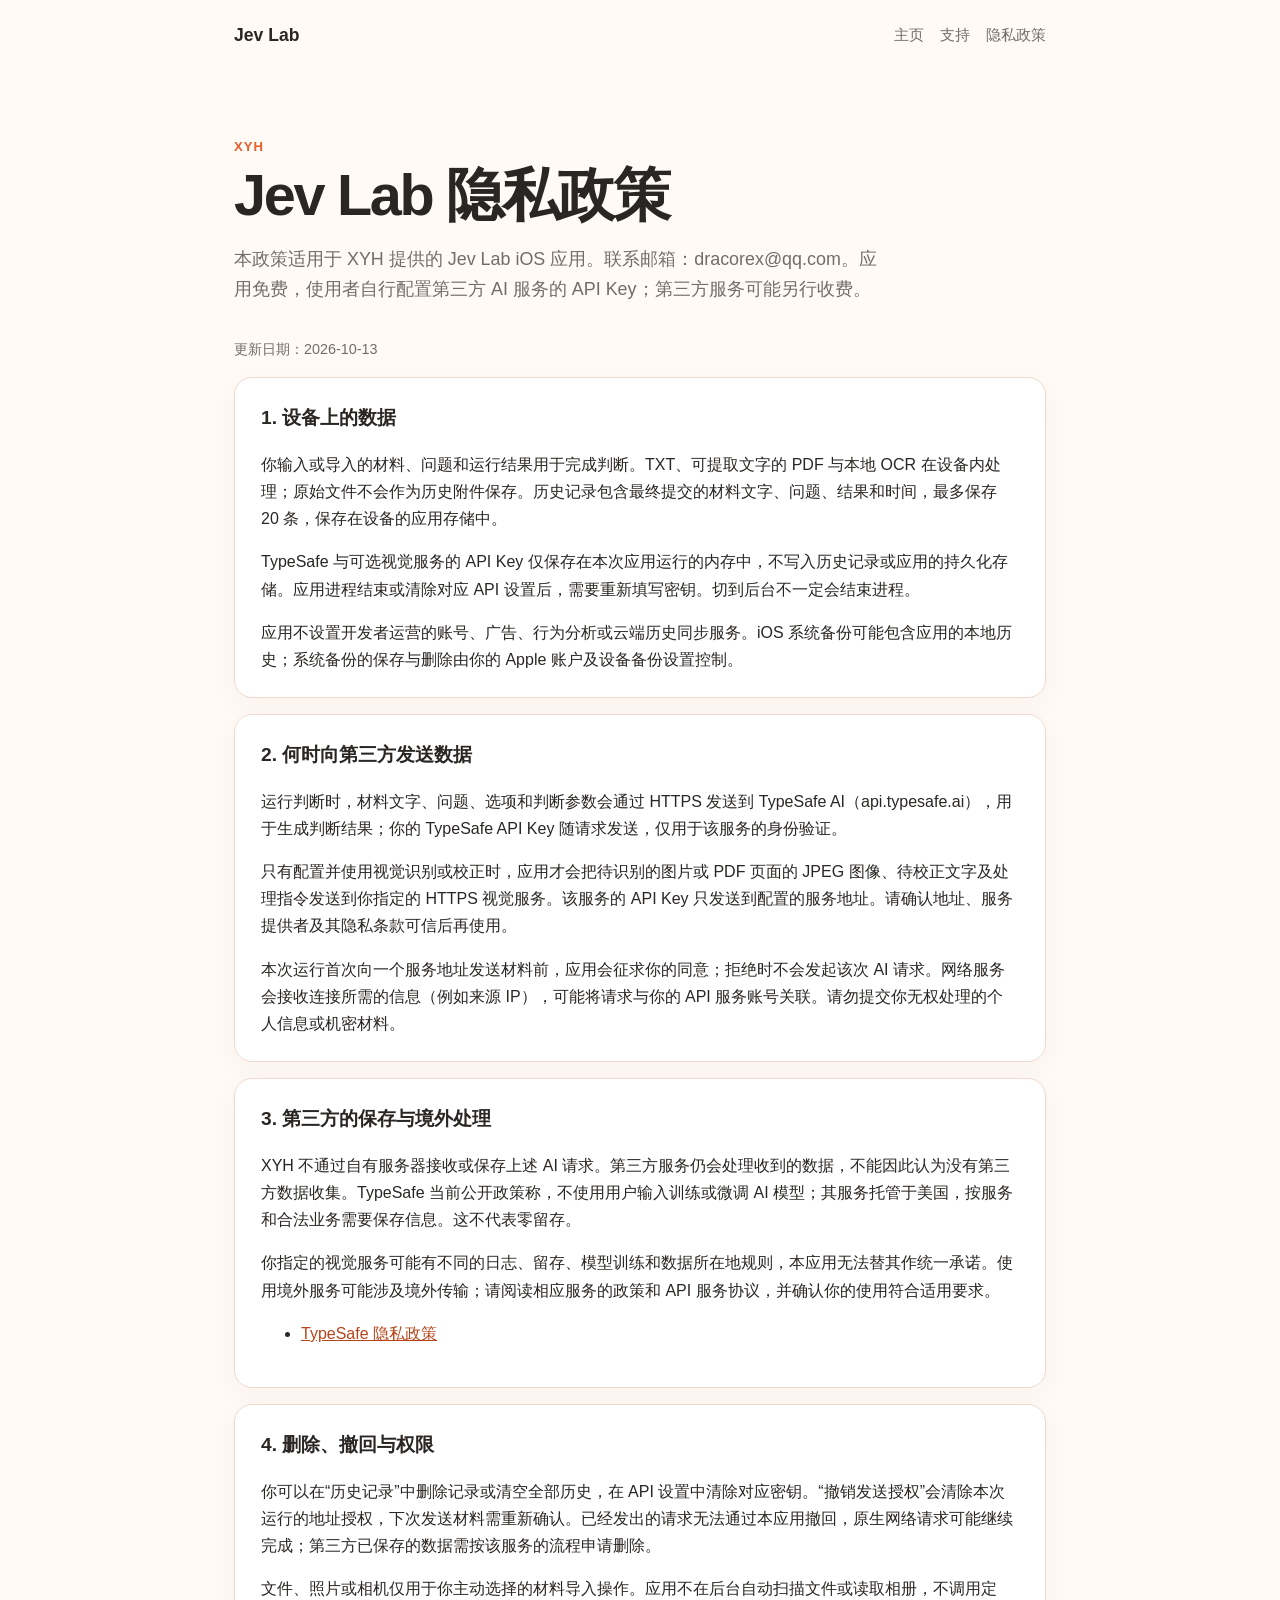
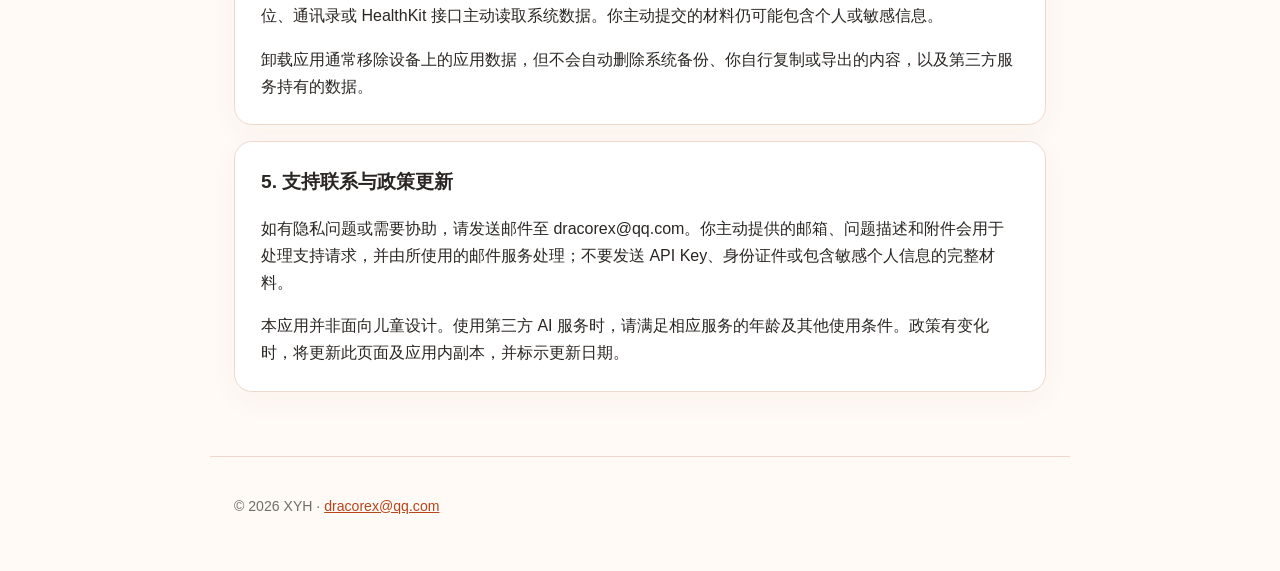
==== privacy.html @ 445e5604 "Publish Jev Lab privacy and support pages" ====
<!doctype html>
<html lang="zh-CN">
<head><meta charset="UTF-8"><meta name="viewport" content="width=device-width, initial-scale=1"><meta name="color-scheme" content="light"><title>Jev Lab 隐私政策 · Jev Lab</title><link rel="stylesheet" href="styles.css"></head>
<body><header><a class="brand" href="index.html">Jev Lab</a><nav><a href="index.html">主页</a><a href="support.html">支持</a><a href="privacy.html">隐私政策</a></nav></header><main><p class="eyebrow">XYH</p><h1>Jev Lab 隐私政策</h1><p class="lead">本政策适用于 XYH 提供的 Jev Lab iOS 应用。联系邮箱：dracorex@qq.com。应用免费，使用者自行配置第三方 AI 服务的 API Key；第三方服务可能另行收费。</p><p class="updated">更新日期：2026-10-13</p><section class="card"><h2>1. 设备上的数据</h2><p>你输入或导入的材料、问题和运行结果用于完成判断。TXT、可提取文字的 PDF 与本地 OCR 在设备内处理；原始文件不会作为历史附件保存。历史记录包含最终提交的材料文字、问题、结果和时间，最多保存 20 条，保存在设备的应用存储中。</p><p>TypeSafe 与可选视觉服务的 API Key 仅保存在本次应用运行的内存中，不写入历史记录或应用的持久化存储。应用进程结束或清除对应 API 设置后，需要重新填写密钥。切到后台不一定会结束进程。</p><p>应用不设置开发者运营的账号、广告、行为分析或云端历史同步服务。iOS 系统备份可能包含应用的本地历史；系统备份的保存与删除由你的 Apple 账户及设备备份设置控制。</p></section>
<section class="card"><h2>2. 何时向第三方发送数据</h2><p>运行判断时，材料文字、问题、选项和判断参数会通过 HTTPS 发送到 TypeSafe AI（api.typesafe.ai），用于生成判断结果；你的 TypeSafe API Key 随请求发送，仅用于该服务的身份验证。</p><p>只有配置并使用视觉识别或校正时，应用才会把待识别的图片或 PDF 页面的 JPEG 图像、待校正文字及处理指令发送到你指定的 HTTPS 视觉服务。该服务的 API Key 只发送到配置的服务地址。请确认地址、服务提供者及其隐私条款可信后再使用。</p><p>本次运行首次向一个服务地址发送材料前，应用会征求你的同意；拒绝时不会发起该次 AI 请求。网络服务会接收连接所需的信息（例如来源 IP），可能将请求与你的 API 服务账号关联。请勿提交你无权处理的个人信息或机密材料。</p></section>
<section class="card"><h2>3. 第三方的保存与境外处理</h2><p>XYH 不通过自有服务器接收或保存上述 AI 请求。第三方服务仍会处理收到的数据，不能因此认为没有第三方数据收集。TypeSafe 当前公开政策称，不使用用户输入训练或微调 AI 模型；其服务托管于美国，按服务和合法业务需要保存信息。这不代表零留存。</p><p>你指定的视觉服务可能有不同的日志、留存、模型训练和数据所在地规则，本应用无法替其作统一承诺。使用境外服务可能涉及境外传输；请阅读相应服务的政策和 API 服务协议，并确认你的使用符合适用要求。</p><ul><li><a href="https://typesafe.ai/legal/privacy-policy">TypeSafe 隐私政策</a></li></ul></section>
<section class="card"><h2>4. 删除、撤回与权限</h2><p>你可以在“历史记录”中删除记录或清空全部历史，在 API 设置中清除对应密钥。“撤销发送授权”会清除本次运行的地址授权，下次发送材料需重新确认。已经发出的请求无法通过本应用撤回，原生网络请求可能继续完成；第三方已保存的数据需按该服务的流程申请删除。</p><p>文件、照片或相机仅用于你主动选择的材料导入操作。应用不在后台自动扫描文件或读取相册，不调用定位、通讯录或 HealthKit 接口主动读取系统数据。你主动提交的材料仍可能包含个人或敏感信息。</p><p>卸载应用通常移除设备上的应用数据，但不会自动删除系统备份、你自行复制或导出的内容，以及第三方服务持有的数据。</p></section>
<section class="card"><h2>5. 支持联系与政策更新</h2><p>如有隐私问题或需要协助，请发送邮件至 dracorex@qq.com。你主动提供的邮箱、问题描述和附件会用于处理支持请求，并由所使用的邮件服务处理；不要发送 API Key、身份证件或包含敏感个人信息的完整材料。</p><p>本应用并非面向儿童设计。使用第三方 AI 服务时，请满足相应服务的年龄及其他使用条件。政策有变化时，将更新此页面及应用内副本，并标示更新日期。</p></section></main><footer><p>© 2026 XYH · <a href="mailto:dracorex@qq.com">dracorex@qq.com</a></p></footer></body>
</html>
---- styles.css ----
:root{--ink:#2a2623;--muted:#746d67;--paper:#fffaf6;--card:#fff;--orange:#e65f2b;--line:#efd9ce}*{box-sizing:border-box}body{margin:0;background:var(--paper);color:var(--ink);font:16px/1.7 -apple-system,BlinkMacSystemFont,"Segoe UI","PingFang SC","Microsoft YaHei",sans-serif}header,main,footer{max-width:860px;margin:auto;padding-inline:24px}header{min-height:72px;display:flex;align-items:center;justify-content:space-between;gap:18px}.brand{font-weight:750;color:var(--ink);text-decoration:none;font-size:1.1rem}nav{display:flex;gap:16px;flex-wrap:wrap}a{color:#b84419}nav a{color:var(--muted);text-decoration:none;font-size:.92rem}nav a:hover,a:hover{text-decoration:underline}main{padding-block:64px 48px}.eyebrow{margin:0;color:var(--orange);font-size:.82rem;font-weight:700;letter-spacing:.08em;text-transform:uppercase}h1{font-size:clamp(2rem,6vw,3.6rem);line-height:1.15;letter-spacing:-.04em;margin:.2rem 0 1rem}h2{font-size:1.2rem;margin-top:0}.lead{font-size:1.12rem;color:var(--muted);max-width:650px;margin:0 0 32px}.card{background:var(--card);border:1px solid var(--line);border-radius:18px;padding:24px 26px;margin:16px 0;box-shadow:0 8px 30px #8a3d1a0a}.card p:last-child{margin-bottom:0}.updated{color:var(--muted);font-size:.9rem}footer{border-top:1px solid var(--line);color:var(--muted);font-size:.88rem;padding-block:24px 38px}@media(max-width:560px){header,main,footer{padding-inline:18px}header{padding-block:16px;align-items:flex-start;flex-direction:column;gap:6px}main{padding-block:42px 32px}.card{padding:20px;border-radius:14px}}
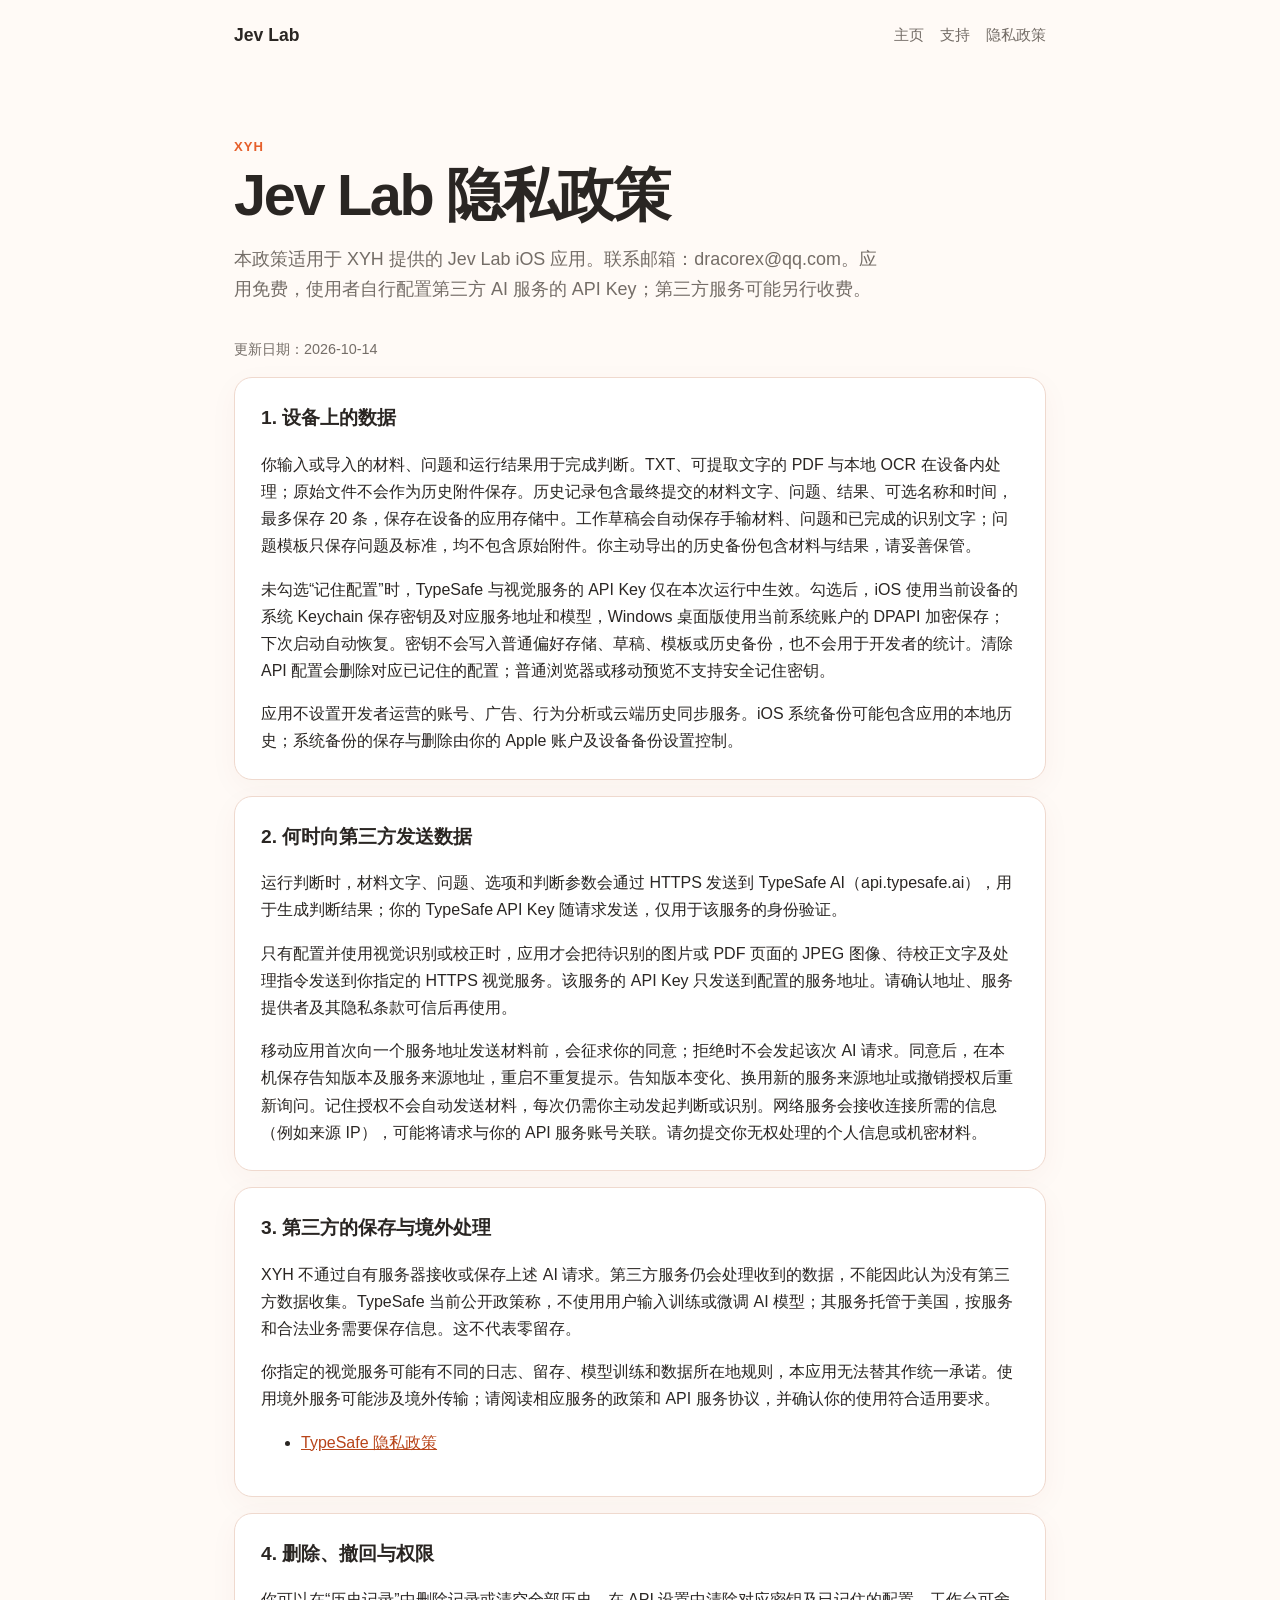
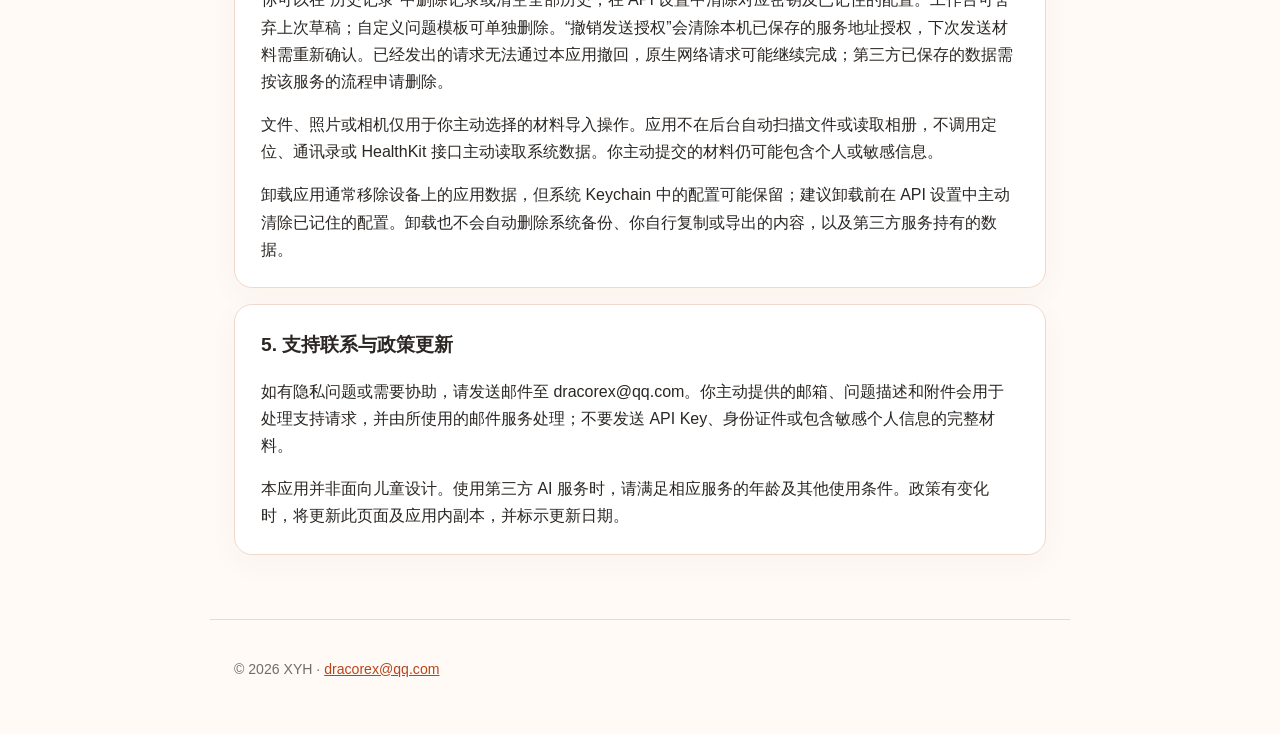
==== commit 471ec4fa: "Update Jev Lab privacy and support for current iOS release" ====
--- a/privacy.html
+++ b/privacy.html
@@ -1,9 +1,9 @@
 <!doctype html>
 <html lang="zh-CN">
 <head><meta charset="UTF-8"><meta name="viewport" content="width=device-width, initial-scale=1"><meta name="color-scheme" content="light"><title>Jev Lab 隐私政策 · Jev Lab</title><link rel="stylesheet" href="styles.css"></head>
-<body><header><a class="brand" href="index.html">Jev Lab</a><nav><a href="index.html">主页</a><a href="support.html">支持</a><a href="privacy.html">隐私政策</a></nav></header><main><p class="eyebrow">XYH</p><h1>Jev Lab 隐私政策</h1><p class="lead">本政策适用于 XYH 提供的 Jev Lab iOS 应用。联系邮箱：dracorex@qq.com。应用免费，使用者自行配置第三方 AI 服务的 API Key；第三方服务可能另行收费。</p><p class="updated">更新日期：2026-10-13</p><section class="card"><h2>1. 设备上的数据</h2><p>你输入或导入的材料、问题和运行结果用于完成判断。TXT、可提取文字的 PDF 与本地 OCR 在设备内处理；原始文件不会作为历史附件保存。历史记录包含最终提交的材料文字、问题、结果和时间，最多保存 20 条，保存在设备的应用存储中。</p><p>TypeSafe 与可选视觉服务的 API Key 仅保存在本次应用运行的内存中，不写入历史记录或应用的持久化存储。应用进程结束或清除对应 API 设置后，需要重新填写密钥。切到后台不一定会结束进程。</p><p>应用不设置开发者运营的账号、广告、行为分析或云端历史同步服务。iOS 系统备份可能包含应用的本地历史；系统备份的保存与删除由你的 Apple 账户及设备备份设置控制。</p></section>
-<section class="card"><h2>2. 何时向第三方发送数据</h2><p>运行判断时，材料文字、问题、选项和判断参数会通过 HTTPS 发送到 TypeSafe AI（api.typesafe.ai），用于生成判断结果；你的 TypeSafe API Key 随请求发送，仅用于该服务的身份验证。</p><p>只有配置并使用视觉识别或校正时，应用才会把待识别的图片或 PDF 页面的 JPEG 图像、待校正文字及处理指令发送到你指定的 HTTPS 视觉服务。该服务的 API Key 只发送到配置的服务地址。请确认地址、服务提供者及其隐私条款可信后再使用。</p><p>本次运行首次向一个服务地址发送材料前，应用会征求你的同意；拒绝时不会发起该次 AI 请求。网络服务会接收连接所需的信息（例如来源 IP），可能将请求与你的 API 服务账号关联。请勿提交你无权处理的个人信息或机密材料。</p></section>
+<body><header><a class="brand" href="index.html">Jev Lab</a><nav><a href="index.html">主页</a><a href="support.html">支持</a><a href="privacy.html">隐私政策</a></nav></header><main><p class="eyebrow">XYH</p><h1>Jev Lab 隐私政策</h1><p class="lead">本政策适用于 XYH 提供的 Jev Lab iOS 应用。联系邮箱：dracorex@qq.com。应用免费，使用者自行配置第三方 AI 服务的 API Key；第三方服务可能另行收费。</p><p class="updated">更新日期：2026-10-14</p><section class="card"><h2>1. 设备上的数据</h2><p>你输入或导入的材料、问题和运行结果用于完成判断。TXT、可提取文字的 PDF 与本地 OCR 在设备内处理；原始文件不会作为历史附件保存。历史记录包含最终提交的材料文字、问题、结果、可选名称和时间，最多保存 20 条，保存在设备的应用存储中。工作草稿会自动保存手输材料、问题和已完成的识别文字；问题模板只保存问题及标准，均不包含原始附件。你主动导出的历史备份包含材料与结果，请妥善保管。</p><p>未勾选“记住配置”时，TypeSafe 与视觉服务的 API Key 仅在本次运行中生效。勾选后，iOS 使用当前设备的系统 Keychain 保存密钥及对应服务地址和模型，Windows 桌面版使用当前系统账户的 DPAPI 加密保存；下次启动自动恢复。密钥不会写入普通偏好存储、草稿、模板或历史备份，也不会用于开发者的统计。清除 API 配置会删除对应已记住的配置；普通浏览器或移动预览不支持安全记住密钥。</p><p>应用不设置开发者运营的账号、广告、行为分析或云端历史同步服务。iOS 系统备份可能包含应用的本地历史；系统备份的保存与删除由你的 Apple 账户及设备备份设置控制。</p></section>
+<section class="card"><h2>2. 何时向第三方发送数据</h2><p>运行判断时，材料文字、问题、选项和判断参数会通过 HTTPS 发送到 TypeSafe AI（api.typesafe.ai），用于生成判断结果；你的 TypeSafe API Key 随请求发送，仅用于该服务的身份验证。</p><p>只有配置并使用视觉识别或校正时，应用才会把待识别的图片或 PDF 页面的 JPEG 图像、待校正文字及处理指令发送到你指定的 HTTPS 视觉服务。该服务的 API Key 只发送到配置的服务地址。请确认地址、服务提供者及其隐私条款可信后再使用。</p><p>移动应用首次向一个服务地址发送材料前，会征求你的同意；拒绝时不会发起该次 AI 请求。同意后，在本机保存告知版本及服务来源地址，重启不重复提示。告知版本变化、换用新的服务来源地址或撤销授权后重新询问。记住授权不会自动发送材料，每次仍需你主动发起判断或识别。网络服务会接收连接所需的信息（例如来源 IP），可能将请求与你的 API 服务账号关联。请勿提交你无权处理的个人信息或机密材料。</p></section>
 <section class="card"><h2>3. 第三方的保存与境外处理</h2><p>XYH 不通过自有服务器接收或保存上述 AI 请求。第三方服务仍会处理收到的数据，不能因此认为没有第三方数据收集。TypeSafe 当前公开政策称，不使用用户输入训练或微调 AI 模型；其服务托管于美国，按服务和合法业务需要保存信息。这不代表零留存。</p><p>你指定的视觉服务可能有不同的日志、留存、模型训练和数据所在地规则，本应用无法替其作统一承诺。使用境外服务可能涉及境外传输；请阅读相应服务的政策和 API 服务协议，并确认你的使用符合适用要求。</p><ul><li><a href="https://typesafe.ai/legal/privacy-policy">TypeSafe 隐私政策</a></li></ul></section>
-<section class="card"><h2>4. 删除、撤回与权限</h2><p>你可以在“历史记录”中删除记录或清空全部历史，在 API 设置中清除对应密钥。“撤销发送授权”会清除本次运行的地址授权，下次发送材料需重新确认。已经发出的请求无法通过本应用撤回，原生网络请求可能继续完成；第三方已保存的数据需按该服务的流程申请删除。</p><p>文件、照片或相机仅用于你主动选择的材料导入操作。应用不在后台自动扫描文件或读取相册，不调用定位、通讯录或 HealthKit 接口主动读取系统数据。你主动提交的材料仍可能包含个人或敏感信息。</p><p>卸载应用通常移除设备上的应用数据，但不会自动删除系统备份、你自行复制或导出的内容，以及第三方服务持有的数据。</p></section>
+<section class="card"><h2>4. 删除、撤回与权限</h2><p>你可以在“历史记录”中删除记录或清空全部历史，在 API 设置中清除对应密钥及已记住的配置。工作台可舍弃上次草稿；自定义问题模板可单独删除。“撤销发送授权”会清除本机已保存的服务地址授权，下次发送材料需重新确认。已经发出的请求无法通过本应用撤回，原生网络请求可能继续完成；第三方已保存的数据需按该服务的流程申请删除。</p><p>文件、照片或相机仅用于你主动选择的材料导入操作。应用不在后台自动扫描文件或读取相册，不调用定位、通讯录或 HealthKit 接口主动读取系统数据。你主动提交的材料仍可能包含个人或敏感信息。</p><p>卸载应用通常移除设备上的应用数据，但系统 Keychain 中的配置可能保留；建议卸载前在 API 设置中主动清除已记住的配置。卸载也不会自动删除系统备份、你自行复制或导出的内容，以及第三方服务持有的数据。</p></section>
 <section class="card"><h2>5. 支持联系与政策更新</h2><p>如有隐私问题或需要协助，请发送邮件至 dracorex@qq.com。你主动提供的邮箱、问题描述和附件会用于处理支持请求，并由所使用的邮件服务处理；不要发送 API Key、身份证件或包含敏感个人信息的完整材料。</p><p>本应用并非面向儿童设计。使用第三方 AI 服务时，请满足相应服务的年龄及其他使用条件。政策有变化时，将更新此页面及应用内副本，并标示更新日期。</p></section></main><footer><p>© 2026 XYH · <a href="mailto:dracorex@qq.com">dracorex@qq.com</a></p></footer></body>
 </html>
